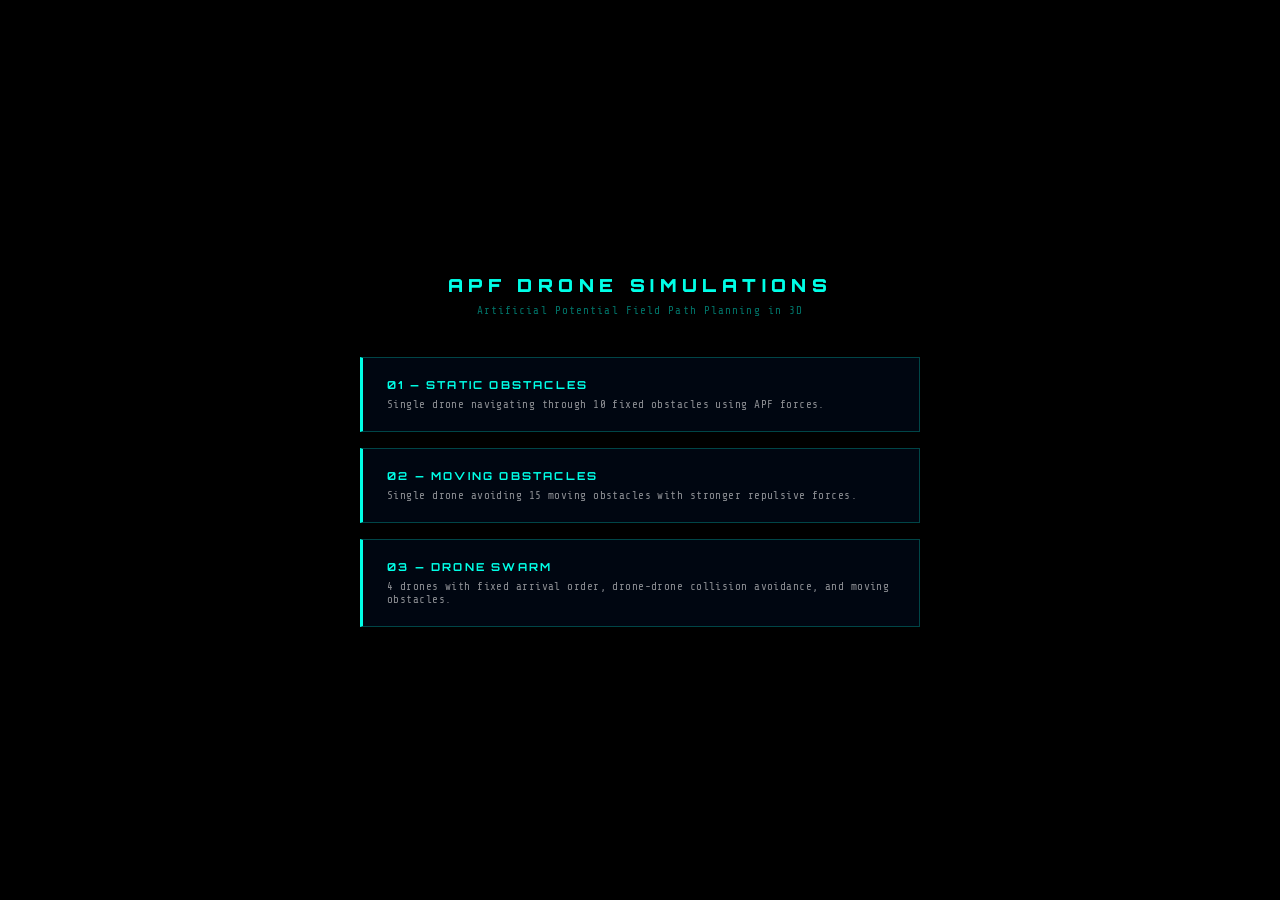
==== index.html @ bfeb0600 "refactor: separate HTML/CSS/JS into modular file structure Extract inline styles and scripts from th" ====
<!DOCTYPE html>
<html lang="en">
<head>
<meta charset="UTF-8">
<meta name="viewport" content="width=device-width, initial-scale=1.0">
<title>APF Drone Simulations</title>
<link rel="stylesheet" href="css/common.css">
<style>
    body { overflow: auto; display: flex; align-items: center; justify-content: center; min-height: 100vh; }
    .landing {
        text-align: center;
        padding: 40px 20px;
        max-width: 600px;
    }
    .landing h1 {
        font-family: 'Orbitron', sans-serif;
        font-size: 18px; font-weight: 900;
        letter-spacing: 0.3em;
        color: #00ffe7;
        margin-bottom: 8px;
        text-transform: uppercase;
    }
    .landing p {
        font-size: 11px;
        color: rgba(0, 255, 231, 0.45);
        letter-spacing: 0.1em;
        margin-bottom: 40px;
    }
    .sim-cards { display: flex; flex-direction: column; gap: 16px; }
    .sim-card {
        display: block;
        text-decoration: none;
        background: rgba(0, 8, 20, 0.85);
        border: 1px solid rgba(0, 255, 231, 0.25);
        border-left: 3px solid #00ffe7;
        padding: 20px 24px;
        text-align: left;
        backdrop-filter: blur(8px);
        transition: all 0.2s;
    }
    .sim-card:hover {
        background: rgba(0, 255, 231, 0.06);
        border-color: #00ffe7;
        box-shadow: 0 0 20px rgba(0, 255, 231, 0.15);
    }
    .sim-card h2 {
        font-family: 'Orbitron', sans-serif;
        font-size: 11px; font-weight: 700;
        letter-spacing: 0.2em;
        color: #00ffe7;
        margin-bottom: 6px;
        text-transform: uppercase;
    }
    .sim-card p {
        font-size: 11px;
        color: rgba(255, 255, 255, 0.55);
        letter-spacing: 0.04em;
        margin: 0;
    }
</style>
</head>
<body>
<div class="landing">
    <h1>APF Drone Simulations</h1>
    <p>Artificial Potential Field Path Planning in 3D</p>
    <div class="sim-cards">
        <a class="sim-card" href="sims/static.html">
            <h2>01 &mdash; Static Obstacles</h2>
            <p>Single drone navigating through 10 fixed obstacles using APF forces.</p>
        </a>
        <a class="sim-card" href="sims/moving-obstacles.html">
            <h2>02 &mdash; Moving Obstacles</h2>
            <p>Single drone avoiding 15 moving obstacles with stronger repulsive forces.</p>
        </a>
        <a class="sim-card" href="sims/swarm.html">
            <h2>03 &mdash; Drone Swarm</h2>
            <p>4 drones with fixed arrival order, drone-drone collision avoidance, and moving obstacles.</p>
        </a>
    </div>
</div>
</body>
</html>
---- css/common.css ----
@import url('https://fonts.googleapis.com/css2?family=Share+Tech+Mono&family=Orbitron:wght@400;700;900&display=swap');

* { margin: 0; padding: 0; box-sizing: border-box; }

body {
    background: #000;
    overflow: hidden;
    font-family: 'Share Tech Mono', monospace;
    color: #00ffe7;
    user-select: none;
}

#canvas-container {
    width: 100vw; height: 100vh;
    cursor: grab;
}
#canvas-container:active { cursor: grabbing; }

#canvas-container::after {
    content: '';
    position: fixed; inset: 0;
    background: repeating-linear-gradient(to bottom,
        transparent 0px, transparent 3px,
        rgba(0,0,0,0.08) 3px, rgba(0,0,0,0.08) 4px);
    pointer-events: none;
    z-index: 10;
}

/* ---- HUD Panel (top-left) ---- */
#hud {
    position: fixed; top: 24px; left: 24px; z-index: 20;
    background: rgba(0, 8, 20, 0.85);
    border: 1px solid rgba(0, 255, 231, 0.3);
    border-left: 3px solid #00ffe7;
    padding: 16px 20px;
    min-width: 240px;
    backdrop-filter: blur(8px);
}
#hud h1 {
    font-family: 'Orbitron', sans-serif;
    font-size: 11px; font-weight: 900;
    letter-spacing: 0.25em;
    color: #00ffe7;
    margin-bottom: 14px;
    text-transform: uppercase;
}
.hud-row {
    display: flex; justify-content: space-between; gap: 20px;
    font-size: 11px; margin-bottom: 6px; letter-spacing: 0.05em;
}
.hud-label { color: rgba(0, 255, 231, 0.5); display: flex; align-items: center; gap: 6px; }
.hud-val { color: #fff; font-weight: bold; }
.hud-divider {
    border: none;
    border-top: 1px solid rgba(0, 255, 231, 0.15);
    margin: 10px 0;
}

/* ---- Progress Bar ---- */
.progress-bar-bg {
    width: 100%; height: 4px;
    background: rgba(0, 255, 231, 0.1);
    border-radius: 2px;
    margin-top: 8px; overflow: hidden;
}
#progress-bar {
    height: 100%; width: 0%;
    background: linear-gradient(90deg, #00ffe7, #00ff88);
    transition: width 0.1s;
    border-radius: 2px;
    box-shadow: 0 0 8px #00ffe7;
}

/* ---- Status Text ---- */
#status-text {
    font-family: 'Orbitron', sans-serif;
    font-size: 9px; letter-spacing: 0.15em;
    margin-top: 10px; color: #00ffe7;
}
#status-text.arrived { color: #00ff88; }
#status-text.navigating { color: #ffcc00; }
#status-text.planning { color: #ffcc00; }

/* ---- APF Forces Panel (bottom-left) ---- */
#apf-panel {
    position: fixed; bottom: 80px; left: 24px; z-index: 20;
    background: rgba(0, 8, 20, 0.85);
    border: 1px solid rgba(0, 255, 231, 0.3);
    border-left: 3px solid rgba(0, 255, 231, 0.4);
    padding: 14px 18px;
    min-width: 200px;
    backdrop-filter: blur(8px);
}
#apf-panel h2 {
    font-family: 'Orbitron', sans-serif;
    font-size: 9px; letter-spacing: 0.2em;
    color: rgba(0, 255, 231, 0.6);
    margin-bottom: 10px;
}
.bar-row { margin: 6px 0; }
.bar-label {
    font-size: 10px; color: rgba(0, 255, 231, 0.5);
    display: flex; justify-content: space-between;
    margin-bottom: 3px;
}
.bar-label span:last-child { color: #fff; }
.bar-bg { height: 4px; background: rgba(0, 255, 231, 0.08); border-radius: 2px; }
.bar-fill { height: 100%; border-radius: 2px; transition: width 0.1s; }

/* ---- Controls Bar (bottom center) ---- */
#controls {
    position: fixed; bottom: 24px; left: 50%; transform: translateX(-50%);
    z-index: 20; display: flex; gap: 10px; align-items: center;
    background: rgba(0, 8, 20, 0.85);
    border: 1px solid rgba(0, 255, 231, 0.25);
    padding: 12px 20px;
    backdrop-filter: blur(8px);
}
.btn {
    font-family: 'Orbitron', sans-serif;
    font-size: 9px; font-weight: 700;
    letter-spacing: 0.2em; padding: 8px 18px;
    border: 1px solid rgba(0, 255, 231, 0.4);
    background: transparent; color: #00ffe7;
    cursor: pointer; text-transform: uppercase;
    transition: all 0.15s;
}
.btn:hover {
    background: rgba(0, 255, 231, 0.1);
    border-color: #00ffe7;
    box-shadow: 0 0 12px rgba(0, 255, 231, 0.3);
}
.btn.active {
    background: rgba(0, 255, 231, 0.15);
    border-color: #00ffe7;
    box-shadow: 0 0 16px rgba(0, 255, 231, 0.4);
}
.btn-reset { border-color: rgba(255, 80, 80, 0.4); color: #ff5555; }
.btn-reset:hover {
    background: rgba(255, 80, 80, 0.1);
    border-color: #ff5555;
    box-shadow: 0 0 12px rgba(255, 80, 80, 0.3);
}

/* ---- Speed Slider ---- */
.speed-label {
    font-size: 10px; letter-spacing: 0.1em;
    color: rgba(0, 255, 231, 0.5); margin-left: 8px;
}
#speed-input {
    width: 80px; -webkit-appearance: none;
    height: 3px; background: rgba(0, 255, 231, 0.2);
    outline: none; cursor: pointer; border-radius: 2px;
}
#speed-input::-webkit-slider-thumb {
    -webkit-appearance: none;
    width: 12px; height: 12px;
    background: #00ffe7; border-radius: 50%;
    box-shadow: 0 0 8px #00ffe7;
}

/* ---- Legend (top-right) ---- */
#legend {
    position: fixed; top: 24px; right: 24px; z-index: 20;
    background: rgba(0, 8, 20, 0.85);
    border: 1px solid rgba(0, 255, 231, 0.2);
    border-right: 3px solid rgba(0, 255, 231, 0.4);
    padding: 14px 18px;
    backdrop-filter: blur(8px);
    font-size: 10px; letter-spacing: 0.08em;
}
#legend h2 {
    font-family: 'Orbitron', sans-serif;
    font-size: 9px; letter-spacing: 0.2em;
    color: rgba(0, 255, 231, 0.6);
    margin-bottom: 10px;
}
.legend-row {
    display: flex; align-items: center; gap: 8px;
    margin-bottom: 6px; color: rgba(255, 255, 255, 0.7);
}
.dot { width: 10px; height: 10px; border-radius: 50%; flex-shrink: 0; }

/* ---- Hint ---- */
.hint {
    position: fixed; bottom: 80px; left: 50%; transform: translateX(-50%);
    z-index: 20; font-size: 9px; letter-spacing: 0.12em;
    color: rgba(0, 255, 231, 0.35);
}

/* ---- Goal Overlay ---- */
#goal-overlay {
    position: fixed; inset: 0;
    display: flex; align-items: center; justify-content: center;
    pointer-events: none; opacity: 0;
    transition: opacity 1.2s ease; z-index: 30;
}
#goal-overlay.visible { opacity: 1; }
.goal-box { text-align: center; animation: goalPulse 2s ease-in-out infinite; }
.goal-title {
    font-family: 'Orbitron', sans-serif;
    font-size: 42px; font-weight: 900;
    letter-spacing: 8px; color: #00ff88;
    text-shadow: 0 0 40px #00ff88, 0 0 80px rgba(0,255,136,0.3);
    text-transform: uppercase;
}
.goal-sub {
    font-family: 'Share Tech Mono', monospace;
    font-size: 12px; color: rgba(0, 255, 136, 0.6);
    letter-spacing: 4px; margin-top: 8px;
}
@keyframes goalPulse {
    0%,100% { transform: scale(1); }
    50% { transform: scale(1.04); }
}

/* ---- Swarm-specific ---- */
.drone-dot {
    display: inline-block; width: 8px; height: 8px;
    border-radius: 50%; flex-shrink: 0;
}
.section-head {
    font-family: 'Orbitron', sans-serif;
    font-size: 8px; letter-spacing: 0.2em;
    color: rgba(0, 255, 231, 0.35);
    margin: 8px 0 4px;
    text-transform: uppercase;
}
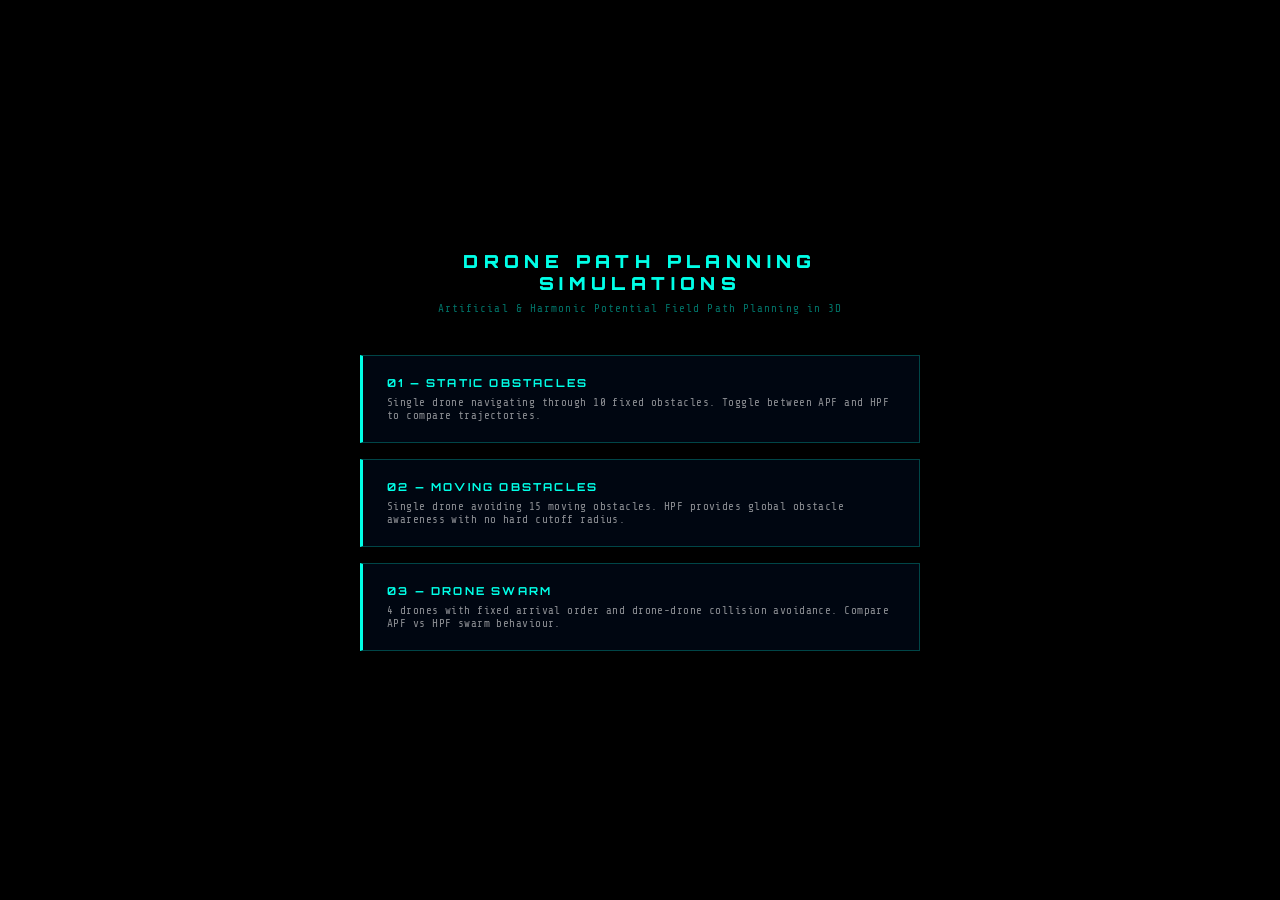
==== commit bd846cce: "feat: add Harmonic Potential Field (HPF) mode alongside APF in all simulations Introduces a Coulomb/" ====
--- a/index.html
+++ b/index.html
@@ -61,20 +61,20 @@
 </head>
 <body>
 <div class="landing">
-    <h1>APF Drone Simulations</h1>
-    <p>Artificial Potential Field Path Planning in 3D</p>
+    <h1>Drone Path Planning Simulations</h1>
+    <p>Artificial &amp; Harmonic Potential Field Path Planning in 3D</p>
     <div class="sim-cards">
         <a class="sim-card" href="sims/static.html">
             <h2>01 &mdash; Static Obstacles</h2>
-            <p>Single drone navigating through 10 fixed obstacles using APF forces.</p>
+            <p>Single drone navigating through 10 fixed obstacles. Toggle between APF and HPF to compare trajectories.</p>
         </a>
         <a class="sim-card" href="sims/moving-obstacles.html">
             <h2>02 &mdash; Moving Obstacles</h2>
-            <p>Single drone avoiding 15 moving obstacles with stronger repulsive forces.</p>
+            <p>Single drone avoiding 15 moving obstacles. HPF provides global obstacle awareness with no hard cutoff radius.</p>
         </a>
         <a class="sim-card" href="sims/swarm.html">
             <h2>03 &mdash; Drone Swarm</h2>
-            <p>4 drones with fixed arrival order, drone-drone collision avoidance, and moving obstacles.</p>
+            <p>4 drones with fixed arrival order and drone-drone collision avoidance. Compare APF vs HPF swarm behaviour.</p>
         </a>
     </div>
 </div>
--- a/css/common.css
+++ b/css/common.css
@@ -214,6 +214,36 @@
     50% { transform: scale(1.04); }
 }
 
+/* ---- Field-type Toggle (APF / HPF) ---- */
+.field-toggle {
+    display: flex;
+    background: rgba(0, 0, 0, 0.35);
+    border: 1px solid rgba(0, 255, 231, 0.18);
+    padding: 2px;
+    gap: 2px;
+    margin-right: 8px;
+}
+.field-btn {
+    font-family: 'Orbitron', sans-serif;
+    font-size: 9px; font-weight: 700;
+    letter-spacing: 0.15em; padding: 6px 13px;
+    border: none; background: transparent;
+    color: rgba(0, 255, 231, 0.3);
+    cursor: pointer; transition: all 0.15s;
+    text-transform: uppercase;
+}
+.field-btn:hover { color: rgba(0, 255, 231, 0.65); }
+.field-btn.active {
+    background: rgba(0, 255, 231, 0.12);
+    color: #00ffe7;
+    box-shadow: inset 0 0 10px rgba(0, 255, 231, 0.12);
+}
+.field-btn.hpf-active {
+    background: rgba(200, 80, 255, 0.12);
+    color: #cc66ff;
+    box-shadow: inset 0 0 10px rgba(200, 80, 255, 0.12);
+}
+
 /* ---- Swarm-specific ---- */
 .drone-dot {
     display: inline-block; width: 8px; height: 8px;
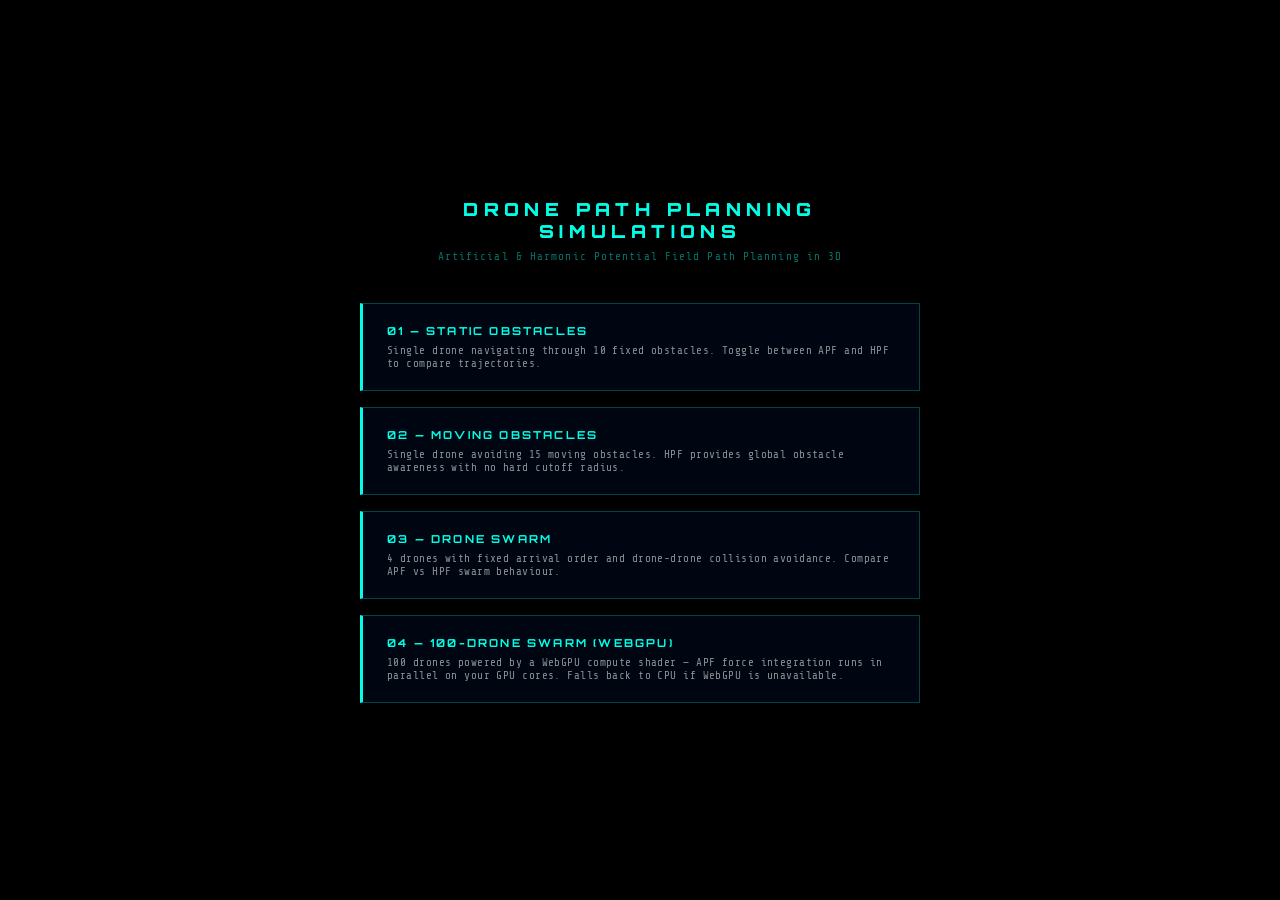
==== commit 6ce9ba07: "feat: add WebGPU-accelerated 100-drone swarm simulation Offloads APF force integration to the GPU vi" ====
--- a/index.html
+++ b/index.html
@@ -76,6 +76,10 @@
             <h2>03 &mdash; Drone Swarm</h2>
             <p>4 drones with fixed arrival order and drone-drone collision avoidance. Compare APF vs HPF swarm behaviour.</p>
         </a>
+        <a class="sim-card" href="sims/swarm-large.html">
+            <h2>04 &mdash; 100-Drone Swarm (WebGPU)</h2>
+            <p>100 drones powered by a WebGPU compute shader — APF force integration runs in parallel on your GPU cores. Falls back to CPU if WebGPU is unavailable.</p>
+        </a>
     </div>
 </div>
 </body>
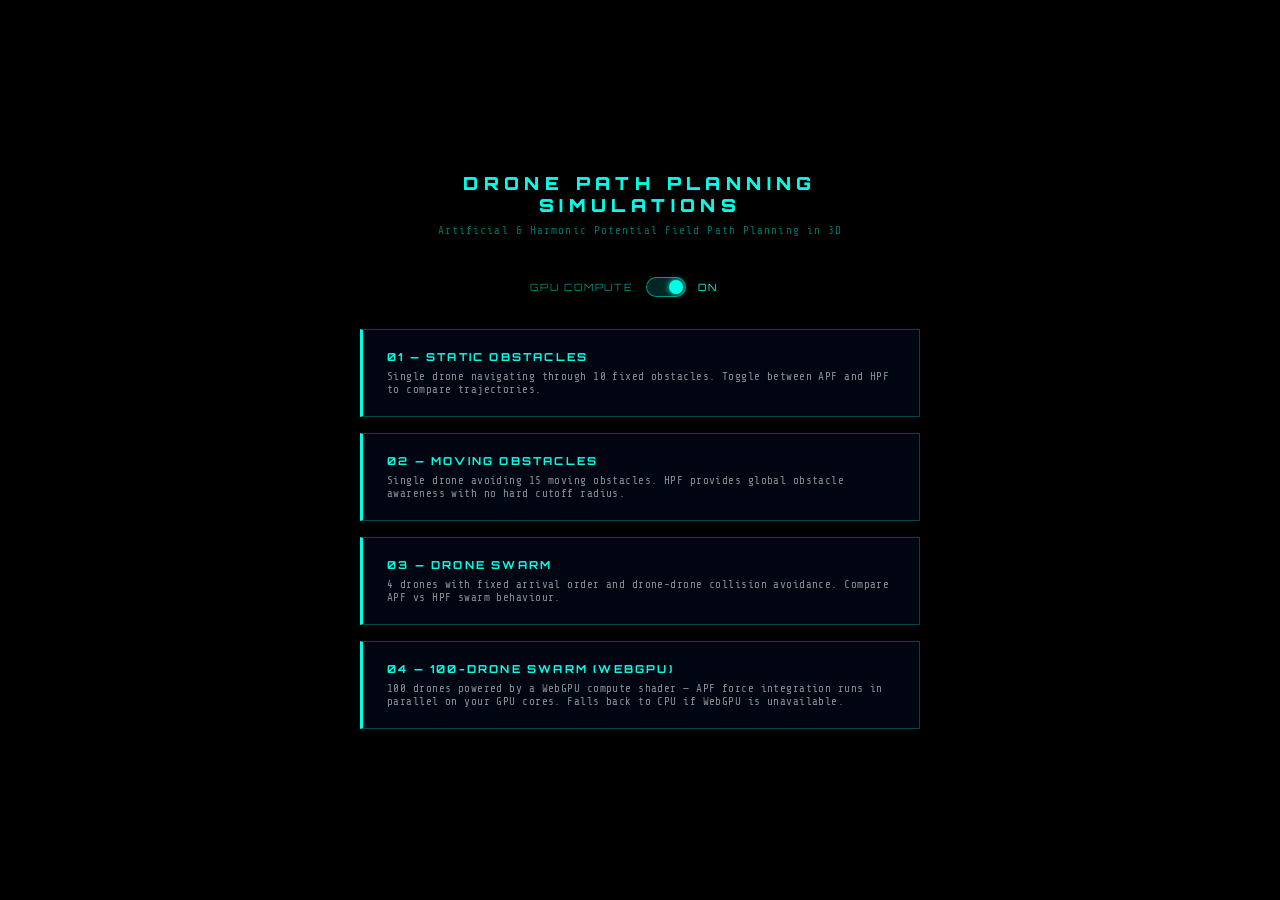
==== commit e417d42a: "feat: add GPU kill switch on home page A labelled pill toggle on index.html lets users enable/disabl" ====
--- a/index.html
+++ b/index.html
@@ -57,12 +57,76 @@
         letter-spacing: 0.04em;
         margin: 0;
     }
+
+    /* ── GPU kill switch ── */
+    .gpu-toggle-row {
+        display: flex;
+        align-items: center;
+        justify-content: center;
+        gap: 12px;
+        margin-bottom: 32px;
+    }
+    .gpu-toggle-label {
+        font-family: 'Orbitron', sans-serif;
+        font-size: 10px;
+        letter-spacing: 0.18em;
+        color: rgba(0, 255, 231, 0.55);
+        text-transform: uppercase;
+        user-select: none;
+    }
+    .gpu-toggle-label.state {
+        min-width: 52px;
+        text-align: left;
+        transition: color 0.2s;
+    }
+    .gpu-toggle-label.state.on  { color: #00ffe7; }
+    .gpu-toggle-label.state.off { color: rgba(255, 100, 80, 0.75); }
+
+    /* pill switch */
+    .switch { position: relative; display: inline-block; width: 40px; height: 20px; }
+    .switch input { opacity: 0; width: 0; height: 0; }
+    .slider {
+        position: absolute; inset: 0;
+        background: rgba(255, 100, 80, 0.25);
+        border: 1px solid rgba(255, 100, 80, 0.4);
+        border-radius: 20px;
+        cursor: pointer;
+        transition: background 0.25s, border-color 0.25s;
+    }
+    .slider::before {
+        content: '';
+        position: absolute;
+        width: 14px; height: 14px;
+        left: 2px; top: 2px;
+        background: rgba(255, 100, 80, 0.7);
+        border-radius: 50%;
+        transition: transform 0.25s, background 0.25s;
+    }
+    .switch input:checked + .slider {
+        background: rgba(0, 255, 231, 0.15);
+        border-color: rgba(0, 255, 231, 0.5);
+    }
+    .switch input:checked + .slider::before {
+        transform: translateX(20px);
+        background: #00ffe7;
+        box-shadow: 0 0 6px #00ffe7;
+    }
 </style>
 </head>
 <body>
 <div class="landing">
     <h1>Drone Path Planning Simulations</h1>
     <p>Artificial &amp; Harmonic Potential Field Path Planning in 3D</p>
+
+    <div class="gpu-toggle-row">
+        <span class="gpu-toggle-label">GPU Compute</span>
+        <label class="switch">
+            <input type="checkbox" id="gpuToggle" onchange="setGPU(this.checked)">
+            <span class="slider"></span>
+        </label>
+        <span class="gpu-toggle-label state" id="gpuState">OFF</span>
+    </div>
+
     <div class="sim-cards">
         <a class="sim-card" href="sims/static.html">
             <h2>01 &mdash; Static Obstacles</h2>
@@ -82,5 +146,24 @@
         </a>
     </div>
 </div>
+<script>
+    var KEY = 'apf_gpu_enabled';
+
+    function setGPU(enabled) {
+        localStorage.setItem(KEY, enabled ? 'true' : 'false');
+        var lbl = document.getElementById('gpuState');
+        lbl.textContent = enabled ? 'ON' : 'OFF';
+        lbl.className   = 'gpu-toggle-label state ' + (enabled ? 'on' : 'off');
+    }
+
+    // Restore saved preference on load (default: enabled)
+    (function () {
+        var saved   = localStorage.getItem(KEY);
+        var enabled = saved !== 'false';   // true unless explicitly disabled
+        var toggle  = document.getElementById('gpuToggle');
+        toggle.checked = enabled;
+        setGPU(enabled);
+    })();
+</script>
 </body>
 </html>
